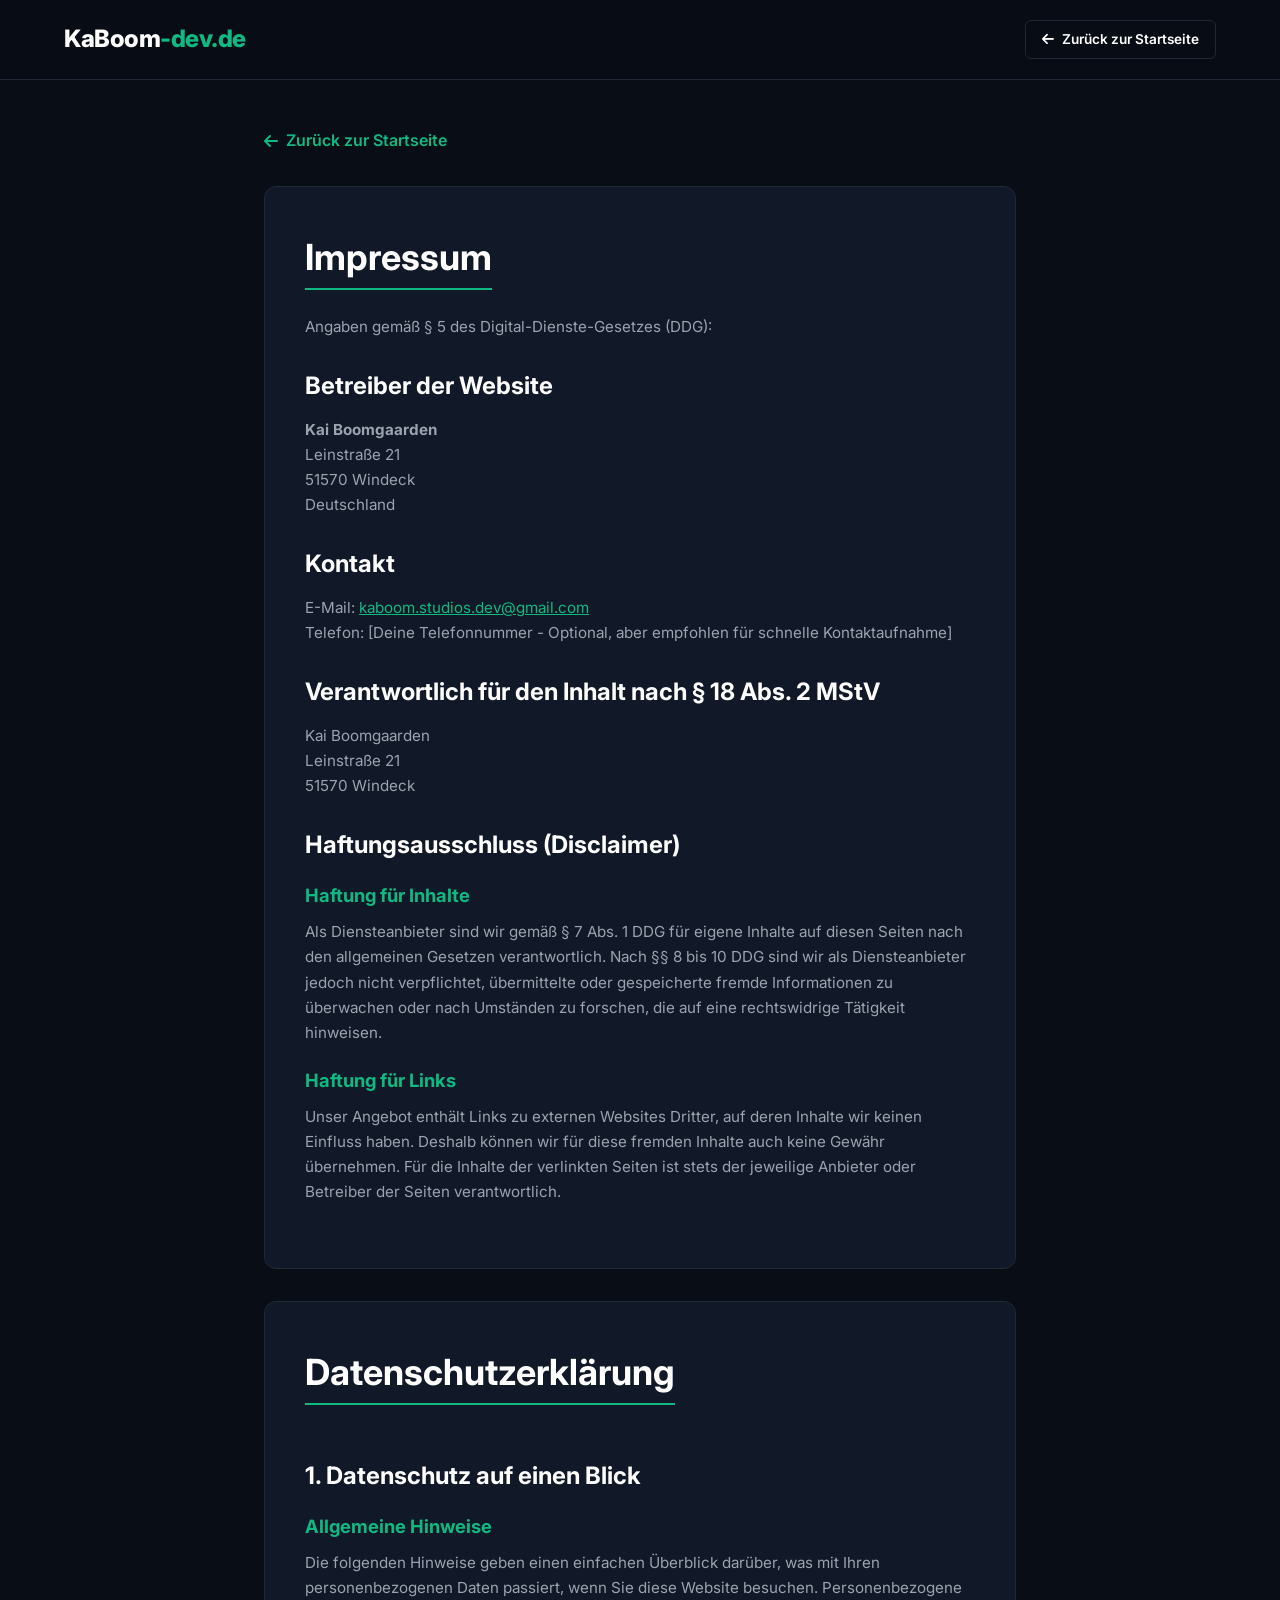
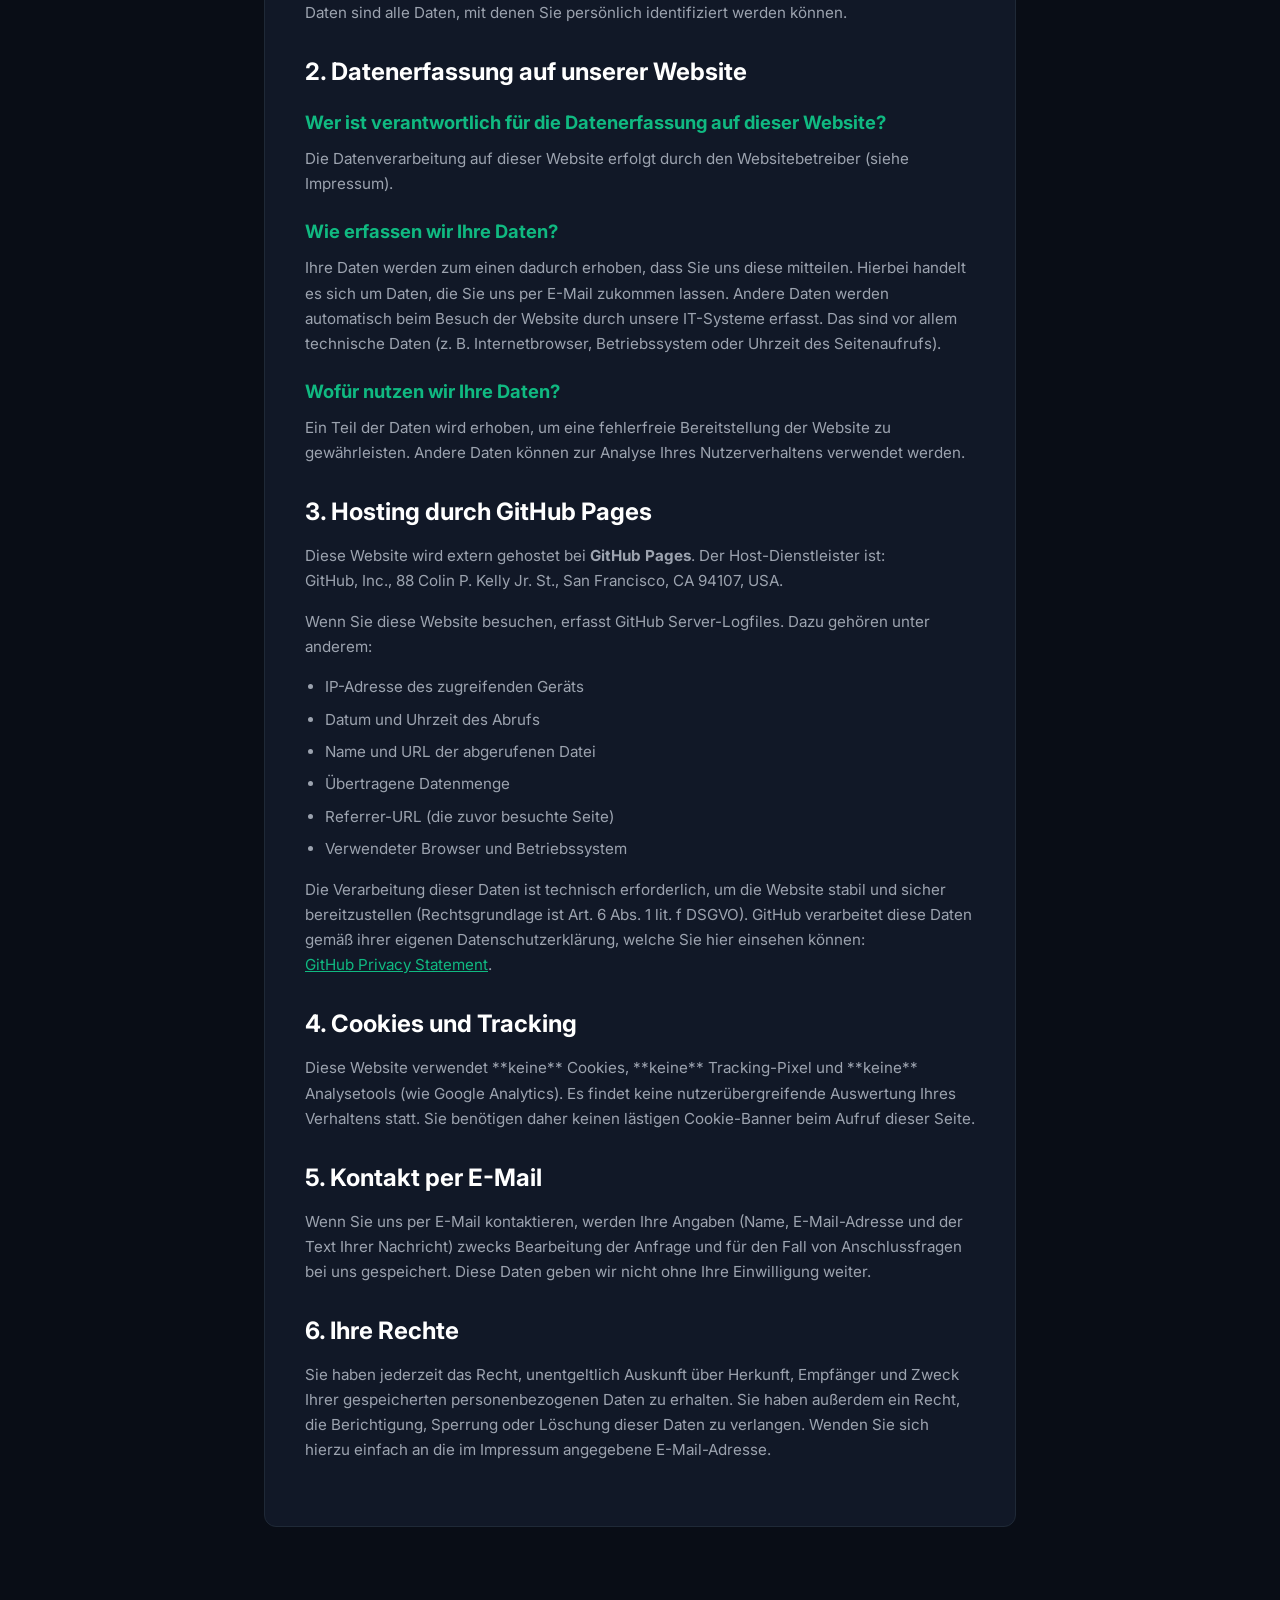
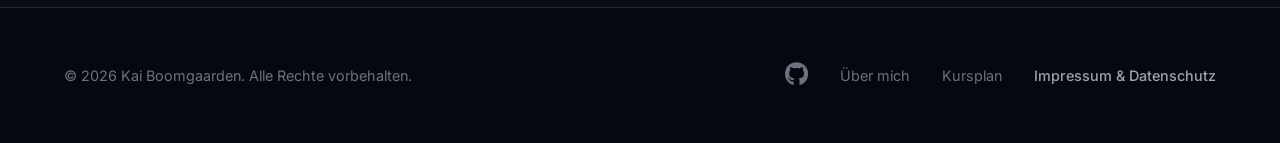
==== legal.html @ c5eebfe7 "feat: release portfolio website with KaBoomEnchants integration, KaBoom-dev.de branding, and legal i" ====
<!DOCTYPE html>
<html lang="de">
<head>
    <meta charset="UTF-8">
    <meta name="viewport" content="width=device-width, initial-scale=1.0">
    <title>Impressum &amp; Datenschutz | KaBoom-dev.de</title>
    <!-- Google Fonts -->
    <link rel="preconnect" href="https://fonts.googleapis.com">
    <link rel="preconnect" href="https://fonts.gstatic.com" crossorigin>
    <link href="https://fonts.googleapis.com/css2?family=Inter:wght@300;400;500;600;700;800&display=swap" rel="stylesheet">
    <!-- Font Awesome -->
    <link rel="stylesheet" href="https://cdnjs.cloudflare.com/ajax/libs/font-awesome/6.4.0/css/all.min.css">
    <!-- Custom Style (Wir nutzen das gleiche Stylesheet für das Design!) -->
    <link rel="stylesheet" href="css/style.css">
    <style>
        .legal-container {
            max-width: 800px;
            margin: calc(var(--header-height) + 3rem) auto 5rem auto;
            padding: 0 1.5rem;
        }
        .legal-card {
            background-color: var(--bg-surface);
            border: 1px solid var(--border-color);
            border-radius: 12px;
            padding: 3rem 2.5rem;
            margin-bottom: 2rem;
        }
        .legal-card h1 {
            font-size: 2.25rem;
            margin-bottom: 1.5rem;
            color: #ffffff;
            border-bottom: 2px solid var(--primary);
            padding-bottom: 0.5rem;
            display: inline-block;
        }
        .legal-card h2 {
            font-size: 1.5rem;
            margin: 2rem 0 1rem 0;
            color: #ffffff;
        }
        .legal-card h3 {
            font-size: 1.15rem;
            margin: 1.5rem 0 0.75rem 0;
            color: var(--primary);
        }
        .legal-card p {
            margin-bottom: 1rem;
            font-size: 0.95rem;
            line-height: 1.65;
            color: var(--text-muted);
        }
        .legal-card ul {
            margin-bottom: 1rem;
            padding-left: 1.25rem;
            color: var(--text-muted);
        }
        .legal-card li {
            margin-bottom: 0.5rem;
            font-size: 0.95rem;
        }
        .back-link {
            display: inline-flex;
            align-items: center;
            gap: 0.5rem;
            color: var(--primary);
            font-weight: 600;
            margin-bottom: 2rem;
            transition: var(--transition-fast);
        }
        .back-link:hover {
            color: var(--primary-hover);
            transform: translateX(-3px);
        }
    </style>
</head>
<body>

    <!-- Header / Navigation (Schlanke Version) -->
    <header class="navbar">
        <div class="container">
            <a href="index.html" class="logo">KaBoom<span>-dev.de</span></a>
            <a href="index.html" class="btn btn-secondary btn-sm"><i class="fa-solid fa-arrow-left"></i> Zurück zur Startseite</a>
        </div>
    </header>

    <!-- Content Area -->
    <main class="legal-container">
        <a href="index.html" class="back-link"><i class="fa-solid fa-arrow-left"></i> Zurück zur Startseite</a>

        <!-- Impressum -->
        <div class="legal-card">
            <h1>Impressum</h1>
            <p>Angaben gemäß § 5 des Digital-Dienste-Gesetzes (DDG):</p>
            
            <h2>Betreiber der Website</h2>
            <p>
                <strong>Kai Boomgaarden</strong><br>
                Leinstraße 21<br>
                51570 Windeck<br>
                Deutschland
            </p>

            <h2>Kontakt</h2>
            <p>
                E-Mail: <a href="mailto:kaboom.studios.dev@gmail.com" style="color: var(--primary); text-decoration: underline;">kaboom.studios.dev@gmail.com</a><br>
                Telefon: [Deine Telefonnummer - Optional, aber empfohlen für schnelle Kontaktaufnahme]
            </p>

            <h2>Verantwortlich für den Inhalt nach § 18 Abs. 2 MStV</h2>
            <p>
                Kai Boomgaarden<br>
                Leinstraße 21<br>
                51570 Windeck
            </p>

            <h2>Haftungsausschluss (Disclaimer)</h2>
            <h3>Haftung für Inhalte</h3>
            <p>
                Als Diensteanbieter sind wir gemäß § 7 Abs. 1 DDG für eigene Inhalte auf diesen Seiten nach den allgemeinen Gesetzen verantwortlich. Nach §§ 8 bis 10 DDG sind wir als Diensteanbieter jedoch nicht verpflichtet, übermittelte oder gespeicherte fremde Informationen zu überwachen oder nach Umständen zu forschen, die auf eine rechtswidrige Tätigkeit hinweisen.
            </p>
            <h3>Haftung für Links</h3>
            <p>
                Unser Angebot enthält Links zu externen Websites Dritter, auf deren Inhalte wir keinen Einfluss haben. Deshalb können wir für diese fremden Inhalte auch keine Gewähr übernehmen. Für die Inhalte der verlinkten Seiten ist stets der jeweilige Anbieter oder Betreiber der Seiten verantwortlich.
            </p>
        </div>

        <!-- Datenschutzerklärung -->
        <div class="legal-card">
            <h1>Datenschutzerklärung</h1>
            
            <h2>1. Datenschutz auf einen Blick</h2>
            <h3>Allgemeine Hinweise</h3>
            <p>
                Die folgenden Hinweise geben einen einfachen Überblick darüber, was mit Ihren personenbezogenen Daten passiert, wenn Sie diese Website besuchen. Personenbezogene Daten sind alle Daten, mit denen Sie persönlich identifiziert werden können.
            </p>

            <h2>2. Datenerfassung auf unserer Website</h2>
            <h3>Wer ist verantwortlich für die Datenerfassung auf dieser Website?</h3>
            <p>
                Die Datenverarbeitung auf dieser Website erfolgt durch den Websitebetreiber (siehe Impressum).
            </p>
            
            <h3>Wie erfassen wir Ihre Daten?</h3>
            <p>
                Ihre Daten werden zum einen dadurch erhoben, dass Sie uns diese mitteilen. Hierbei handelt es sich um Daten, die Sie uns per E-Mail zukommen lassen. Andere Daten werden automatisch beim Besuch der Website durch unsere IT-Systeme erfasst. Das sind vor allem technische Daten (z. B. Internetbrowser, Betriebssystem oder Uhrzeit des Seitenaufrufs).
            </p>

            <h3>Wofür nutzen wir Ihre Daten?</h3>
            <p>
                Ein Teil der Daten wird erhoben, um eine fehlerfreie Bereitstellung der Website zu gewährleisten. Andere Daten können zur Analyse Ihres Nutzerverhaltens verwendet werden.
            </p>

            <h2>3. Hosting durch GitHub Pages</h2>
            <p>
                Diese Website wird extern gehostet bei <strong>GitHub Pages</strong>. Der Host-Dienstleister ist:<br>
                GitHub, Inc., 88 Colin P. Kelly Jr. St., San Francisco, CA 94107, USA.
            </p>
            <p>
                Wenn Sie diese Website besuchen, erfasst GitHub Server-Logfiles. Dazu gehören unter anderem:
            </p>
            <ul>
                <li>IP-Adresse des zugreifenden Geräts</li>
                <li>Datum und Uhrzeit des Abrufs</li>
                <li>Name und URL der abgerufenen Datei</li>
                <li>Übertragene Datenmenge</li>
                <li>Referrer-URL (die zuvor besuchte Seite)</li>
                <li>Verwendeter Browser und Betriebssystem</li>
            </ul>
            <p>
                Die Verarbeitung dieser Daten ist technisch erforderlich, um die Website stabil und sicher bereitzustellen (Rechtsgrundlage ist Art. 6 Abs. 1 lit. f DSGVO). GitHub verarbeitet diese Daten gemäß ihrer eigenen Datenschutzerklärung, welche Sie hier einsehen können:<br>
                <a href="https://docs.github.com/en/site-policy/privacy-policies/github-privacy-statement" target="_blank" style="color: var(--primary); text-decoration: underline;">GitHub Privacy Statement</a>.
            </p>

            <h2>4. Cookies und Tracking</h2>
            <p>
                Diese Website verwendet **keine** Cookies, **keine** Tracking-Pixel und **keine** Analysetools (wie Google Analytics). Es findet keine nutzerübergreifende Auswertung Ihres Verhaltens statt. Sie benötigen daher keinen lästigen Cookie-Banner beim Aufruf dieser Seite.
            </p>

            <h2>5. Kontakt per E-Mail</h2>
            <p>
                Wenn Sie uns per E-Mail kontaktieren, werden Ihre Angaben (Name, E-Mail-Adresse und der Text Ihrer Nachricht) zwecks Bearbeitung der Anfrage und für den Fall von Anschlussfragen bei uns gespeichert. Diese Daten geben wir nicht ohne Ihre Einwilligung weiter.
            </p>

            <h2>6. Ihre Rechte</h2>
            <p>
                Sie haben jederzeit das Recht, unentgeltlich Auskunft über Herkunft, Empfänger und Zweck Ihrer gespeicherten personenbezogenen Daten zu erhalten. Sie haben außerdem ein Recht, die Berichtigung, Sperrung oder Löschung dieser Daten zu verlangen. Wenden Sie sich hierzu einfach an die im Impressum angegebene E-Mail-Adresse.
            </p>
        </div>
    </main>

    <!-- Footer (Identisch) -->
    <footer class="footer">
        <div class="container footer-content">
            <p>&copy; 2026 Kai Boomgaarden. Alle Rechte vorbehalten.</p>
            <div class="footer-links">
                <a href="https://github.com/KaBoomStudios" target="_blank" aria-label="GitHub"><i class="fa-brands fa-github"></i></a>
                <a href="index.html#about">Über mich</a>
                <a href="index.html#timeline">Kursplan</a>
                <a href="legal.html" style="color: var(--text-muted); font-weight: 500;">Impressum &amp; Datenschutz</a>
            </div>
        </div>
    </footer>

</body>
</html>
---- css/style.css ----
/* ==========================================================================
   CSS PORTFOLIO - KAI BOOMGAARDEN
   Designed with a highly professional, modern dark tech theme (Emerald & Slate)
   ========================================================================== */

/* Variables / Theme Configuration */
:root {
    --primary: #10b981;          /* Emerald Green - represents growth, tech, action */
    --primary-hover: #059669;
    --primary-light: rgba(16, 185, 129, 0.1);
    
    --bg-dark: #090d16;          /* Deepest space blue-grey */
    --bg-surface: #111827;       /* Surface card background */
    --bg-surface-hover: #1f2937; /* Hovered surface background */
    --bg-light: #0d1424;         /* Section alternative background */
    
    --text-main: #f3f4f6;        /* Primary high-contrast text */
    --text-muted: #9ca3af;       /* Secondary descriptive text */
    --text-dark: #6b7280;        /* Deep grey placeholder text */
    
    --border-color: #1f2937;     /* High-quality subtle dark borders */
    --border-accent: rgba(16, 185, 129, 0.3);
    
    --font-sans: 'Inter', system-ui, -apple-system, sans-serif;
    --transition-fast: 0.2s cubic-bezier(0.4, 0, 0.2, 1);
    --transition-normal: 0.3s cubic-bezier(0.4, 0, 0.2, 1);
    
    --container-max-width: 1200px;
    --header-height: 80px;
}

/* Reset & Base Styles */
* {
    margin: 0;
    padding: 0;
    box-sizing: border-box;
}

html {
    scroll-behavior: smooth;
    font-size: 16px;
}

body {
    background-color: var(--bg-dark);
    color: var(--text-main);
    font-family: var(--font-sans);
    line-height: 1.6;
    overflow-x: hidden;
    -webkit-font-smoothing: antialiased;
    -moz-osx-font-smoothing: grayscale;
}

/* Typography */
h1, h2, h3, h4, h5, h6 {
    font-weight: 700;
    line-height: 1.25;
    color: #ffffff;
}

p {
    color: var(--text-muted);
    font-weight: 400;
}

a {
    color: inherit;
    text-decoration: none;
    transition: var(--transition-fast);
}

img {
    max-width: 100%;
    height: auto;
    display: block;
}

/* Layout Utilities */
.container {
    width: 100%;
    max-width: var(--container-max-width);
    margin: 0 auto;
    padding: 0 1.5rem;
}

.section-padding {
    padding: 6.5rem 0;
}

.bg-light {
    background-color: var(--bg-light);
}

.highlight {
    color: var(--primary);
}

/* Button Styles */
.btn {
    display: inline-flex;
    align-items: center;
    justify-content: center;
    gap: 0.5rem;
    font-family: var(--font-sans);
    font-weight: 600;
    font-size: 0.95rem;
    padding: 0.75rem 1.5rem;
    border-radius: 6px;
    cursor: pointer;
    transition: var(--transition-fast);
    border: none;
}

.btn-primary {
    background-color: var(--primary);
    color: #030712;
}

.btn-primary:hover {
    background-color: var(--primary-hover);
    transform: translateY(-2px);
    box-shadow: 0 4px 12px rgba(16, 185, 129, 0.25);
}

.btn-secondary {
    background-color: transparent;
    color: #ffffff;
    border: 1px solid var(--border-color);
}

.btn-secondary:hover {
    background-color: var(--bg-surface-hover);
    border-color: var(--text-muted);
    transform: translateY(-2px);
}

.btn-sm {
    padding: 0.5rem 1rem;
    font-size: 0.85rem;
}

.btn-block {
    display: flex;
    width: 100%;
}

/* Badges & Section Headers */
.badge {
    display: inline-block;
    background-color: var(--primary-light);
    color: var(--primary);
    font-size: 0.85rem;
    font-weight: 600;
    padding: 0.4rem 1rem;
    border-radius: 50px;
    border: 1px solid var(--border-accent);
    margin-bottom: 1.5rem;
}

.section-header {
    text-align: center;
    margin-bottom: 4.5rem;
}

.section-subtitle {
    display: block;
    color: var(--primary);
    font-size: 0.9rem;
    font-weight: 700;
    text-transform: uppercase;
    letter-spacing: 0.15em;
    margin-bottom: 0.5rem;
}

.section-header h2 {
    font-size: 2.25rem;
    margin-bottom: 1rem;
}

.underline {
    width: 60px;
    height: 4px;
    background-color: var(--primary);
    margin: 0 auto;
    border-radius: 2px;
}

.section-intro {
    max-width: 600px;
    margin: 1rem auto 0 auto;
}

/* ==========================================================================
   Header & Navigation
   ========================================================================== */
.navbar {
    position: fixed;
    top: 0;
    left: 0;
    width: 100%;
    height: var(--header-height);
    background-color: rgba(9, 13, 22, 0.9);
    backdrop-filter: blur(10px);
    -webkit-backdrop-filter: blur(10px);
    border-bottom: 1px solid var(--border-color);
    z-index: 1000;
    display: flex;
    align-items: center;
    transition: var(--transition-normal);
}

.navbar .container {
    display: flex;
    align-items: center;
    justify-content: space-between;
}

.logo {
    font-size: 1.5rem;
    font-weight: 800;
    color: #ffffff;
    letter-spacing: -0.02em;
}

.logo span {
    color: var(--primary);
}

.nav-links {
    display: flex;
    align-items: center;
    gap: 2.5rem;
}

.nav-links a {
    font-size: 0.95rem;
    font-weight: 500;
    color: var(--text-muted);
}

.nav-links a:hover {
    color: var(--primary);
}

.nav-cta {
    margin-left: 1rem;
}

.mobile-menu-toggle {
    display: none;
    background: none;
    border: none;
    color: #ffffff;
    font-size: 1.5rem;
    cursor: pointer;
}

/* ==========================================================================
   Hero Section
   ========================================================================== */
.hero {
    min-height: 100vh;
    display: flex;
    align-items: center;
    padding-top: var(--header-height);
    background-image: radial-gradient(circle at 10% 20%, rgba(16, 185, 129, 0.05) 0%, transparent 40%);
}

.hero-grid {
    display: grid;
    grid-template-columns: 1.2fr 0.8fr;
    gap: 4rem;
    align-items: center;
}

.hero-content h1 {
    font-size: 3.5rem;
    line-height: 1.15;
    letter-spacing: -0.03em;
    margin-bottom: 1.5rem;
}

.hero-lead {
    font-size: 1.15rem;
    line-height: 1.7;
    margin-bottom: 2.5rem;
}

.hero-actions {
    display: flex;
    gap: 1rem;
}

/* Photo Frame & Profile Image */
.hero-image-container {
    display: flex;
    justify-content: center;
}

.photo-frame {
    position: relative;
    width: 320px;
    height: 320px;
}

.profile-img {
    width: 100%;
    height: 100%;
    object-fit: cover;
    border-radius: 12px;
    border: 2px solid var(--border-color);
    position: relative;
    z-index: 2;
}

.frame-accent {
    position: absolute;
    top: 15px;
    left: 15px;
    width: 100%;
    height: 100%;
    border: 2px solid var(--primary);
    border-radius: 12px;
    z-index: 1;
    transition: var(--transition-normal);
}

.photo-frame:hover .frame-accent {
    transform: translate(-10px, -10px);
}

/* ==========================================================================
   About Me Section
   ========================================================================== */
.about-grid {
    display: grid;
    grid-template-columns: 1.2fr 0.8fr;
    gap: 4rem;
    align-items: start;
}

.about-text p {
    margin-bottom: 1.5rem;
    font-size: 1.05rem;
    line-height: 1.75;
}

.about-highlights {
    display: flex;
    flex-direction: column;
    gap: 2rem;
}

.highlight-card {
    background-color: var(--bg-surface);
    border: 1px solid var(--border-color);
    border-radius: 10px;
    padding: 2rem;
    transition: var(--transition-normal);
}

.highlight-card:hover {
    border-color: var(--border-accent);
    transform: translateY(-3px);
}

.highlight-card i {
    font-size: 2rem;
    color: var(--primary);
    margin-bottom: 1.25rem;
}

.highlight-card h3 {
    font-size: 1.25rem;
    margin-bottom: 0.5rem;
}

/* ==========================================================================
   Skills Section
   ========================================================================== */
.skills-grid {
    display: grid;
    grid-template-columns: repeat(3, 1fr);
    gap: 2rem;
}

.skills-card {
    background-color: var(--bg-surface);
    border: 1px solid var(--border-color);
    border-radius: 12px;
    padding: 2.5rem 2rem;
    transition: var(--transition-normal);
}

.skills-card:hover {
    border-color: var(--border-accent);
    transform: translateY(-5px);
    box-shadow: 0 10px 20px rgba(0, 0, 0, 0.2);
}

.skills-icon {
    width: 60px;
    height: 60px;
    background-color: var(--primary-light);
    color: var(--primary);
    border-radius: 8px;
    display: flex;
    align-items: center;
    justify-content: center;
    font-size: 1.75rem;
    margin-bottom: 1.75rem;
    border: 1px solid var(--border-accent);
}

.skills-card h3 {
    font-size: 1.35rem;
    margin-bottom: 0.75rem;
}

.skills-card p {
    font-size: 0.95rem;
    margin-bottom: 1.5rem;
}

.skills-list {
    list-style: none;
    display: flex;
    flex-direction: column;
    gap: 0.75rem;
    border-top: 1px solid var(--border-color);
    padding-top: 1.5rem;
}

.skills-list li {
    font-weight: 500;
    font-size: 0.95rem;
    color: var(--text-main);
    display: flex;
    align-items: center;
    gap: 0.75rem;
}

.skills-list li::before {
    content: "✓";
    color: var(--primary);
    font-weight: 700;
}

/* ==========================================================================
   Projects Section
   ========================================================================== */
.projects-grid {
    display: grid;
    grid-template-columns: repeat(3, 1fr);
    gap: 2rem;
}

.project-card {
    background-color: var(--bg-surface);
    border: 1px solid var(--border-color);
    border-radius: 12px;
    overflow: hidden;
    display: flex;
    flex-direction: column;
    height: 100%;
    transition: var(--transition-normal);
}

.project-card:hover {
    border-color: var(--border-accent);
    transform: translateY(-5px);
    box-shadow: 0 12px 24px rgba(0, 0, 0, 0.2);
}

.project-content {
    padding: 2.5rem;
    display: flex;
    flex-direction: column;
    height: 100%;
}

.project-tags {
    display: flex;
    flex-wrap: wrap;
    gap: 0.5rem;
    margin-bottom: 1.25rem;
}

.tag {
    background-color: var(--bg-surface-hover);
    border: 1px solid var(--border-color);
    color: var(--text-muted);
    font-size: 0.75rem;
    font-weight: 600;
    padding: 0.25rem 0.75rem;
    border-radius: 4px;
}

.project-card h3 {
    font-size: 1.5rem;
    margin-bottom: 1rem;
}

.project-desc {
    font-size: 0.95rem;
    line-height: 1.6;
    margin-bottom: 1.5rem;
    flex-grow: 1;
}

.project-features {
    background-color: var(--bg-light);
    border-left: 3px solid var(--primary);
    padding: 1rem;
    border-radius: 0 6px 6px 0;
    font-size: 0.9rem;
    color: var(--text-muted);
    margin-bottom: 2rem;
}

.project-features strong {
    color: var(--text-main);
    display: block;
    margin-bottom: 0.25rem;
}

.project-links {
    margin-top: auto;
}

.project-link {
    display: inline-flex;
    align-items: center;
    gap: 0.5rem;
    font-weight: 600;
    font-size: 0.95rem;
    color: var(--primary);
}

.project-link:hover {
    color: var(--primary-hover);
    text-decoration: underline;
}

.project-link-inactive {
    display: inline-flex;
    align-items: center;
    gap: 0.5rem;
    font-weight: 500;
    font-size: 0.9rem;
    color: var(--text-dark);
}

/* ==========================================================================
   Timeline / Kursplan Section
   ========================================================================== */
.timeline-section {
    position: relative;
}

.timeline {
    position: relative;
    max-width: 900px;
    margin: 0 auto;
    padding: 2rem 0;
}

/* Vertical timeline line */
.timeline::after {
    content: '';
    position: absolute;
    width: 2px;
    background-color: var(--border-color);
    top: 0;
    bottom: 0;
    left: 50%;
    transform: translateX(-50%);
}

.timeline-item {
    padding: 1rem 3rem;
    position: relative;
    width: 50%;
    opacity: 0.9;
}

/* Circular markers */
.timeline-item::after {
    content: '';
    position: absolute;
    width: 16px;
    height: 16px;
    right: -8px;
    background-color: var(--bg-dark);
    border: 2px solid var(--border-color);
    border-radius: 50%;
    top: 2rem;
    z-index: 1;
    transition: var(--transition-normal);
}

.timeline-item.right::after {
    left: -8px;
}

/* Alignment left & right */
.timeline-item.left {
    left: 0;
    text-align: right;
}

.timeline-item.right {
    left: 50%;
}

/* Card Styling */
.timeline-content {
    padding: 2rem;
    background-color: var(--bg-surface);
    border: 1px solid var(--border-color);
    border-radius: 10px;
    position: relative;
    transition: var(--transition-normal);
}

.timeline-content:hover {
    border-color: var(--border-accent);
}

.timeline-date {
    display: inline-block;
    color: var(--primary);
    font-weight: 700;
    font-size: 0.9rem;
    margin-bottom: 0.5rem;
}

.timeline-content h3 {
    font-size: 1.25rem;
    margin-bottom: 0.75rem;
}

.timeline-content p {
    font-size: 0.95rem;
}

/* Timeline badges inside cards */
.timeline-badge {
    display: inline-flex;
    align-items: center;
    gap: 0.35rem;
    margin-top: 1.25rem;
    font-size: 0.8rem;
    font-weight: 700;
    text-transform: uppercase;
    letter-spacing: 0.05em;
    color: var(--text-dark);
}

/* States */
/* 1. Completed */
.timeline-item.completed::after {
    background-color: var(--primary);
    border-color: var(--primary);
}

.timeline-item.completed .timeline-badge {
    color: var(--primary);
}

/* 2. In Progress */
.timeline-item.in-progress::after {
    background-color: #f59e0b; /* Yellow warning */
    border-color: #f59e0b;
}

.timeline-item.in-progress .timeline-content {
    border-color: rgba(245, 158, 11, 0.4);
    box-shadow: 0 0 15px rgba(245, 158, 11, 0.05);
}

.timeline-item.in-progress .timeline-badge.active {
    color: #f59e0b;
}

/* 3. Highlighted Praktikum (Target) */
.timeline-item.highlight-prak::after {
    background-color: #3b82f6; /* Beautiful Blue accent */
    border-color: #3b82f6;
    transform: scale(1.3);
}

.timeline-item.highlight-prak.left::after {
    right: -10px;
    transform: translateX(0) scale(1.3);
}

.timeline-item.highlight-prak .timeline-content {
    border-color: rgba(59, 130, 246, 0.5);
    background-image: linear-gradient(135deg, rgba(59, 130, 246, 0.05) 0%, transparent 100%);
    box-shadow: 0 10px 25px rgba(59, 130, 246, 0.1);
}

.timeline-item.highlight-prak .timeline-badge.target {
    color: #3b82f6;
    background-color: rgba(59, 130, 246, 0.1);
    padding: 0.3rem 0.8rem;
    border-radius: 4px;
    border: 1px solid rgba(59, 130, 246, 0.2);
}

/* 4. Planned */
.timeline-item.planned {
    opacity: 0.6;
}

/* ==========================================================================
   Contact Section
   ========================================================================== */
.contact-grid {
    display: grid;
    grid-template-columns: 0.9fr 1.1fr;
    gap: 4rem;
    align-items: start;
}

.contact-info {
    display: flex;
    flex-direction: column;
    gap: 2.5rem;
}

.contact-info-item {
    display: flex;
    gap: 1.5rem;
    align-items: start;
}

.contact-info-item i {
    font-size: 1.5rem;
    color: var(--primary);
    width: 48px;
    height: 48px;
    background-color: var(--primary-light);
    border: 1px solid var(--border-accent);
    border-radius: 8px;
    display: flex;
    align-items: center;
    justify-content: center;
    flex-shrink: 0;
}

.contact-info-item h3 {
    font-size: 1.15rem;
    margin-bottom: 0.25rem;
}

.contact-info-item p {
    font-size: 0.95rem;
}

.contact-info-item a:hover {
    color: var(--primary);
    text-decoration: underline;
}

.contact-card {
    background-color: var(--bg-surface);
    border: 1px solid var(--border-color);
    border-radius: 12px;
    padding: 3rem;
}

.contact-card h3 {
    font-size: 1.5rem;
    margin-bottom: 1rem;
}

.contact-card p {
    font-size: 1rem;
    margin-bottom: 2rem;
}

/* ==========================================================================
   Footer
   ========================================================================== */
.footer {
    background-color: #05080e;
    border-top: 1px solid var(--border-color);
    padding: 3rem 0;
    color: var(--text-dark);
}

.footer-content {
    display: flex;
    align-items: center;
    justify-content: space-between;
}

.footer-content p {
    font-size: 0.9rem;
    color: var(--text-dark);
}

.footer-links {
    display: flex;
    align-items: center;
    gap: 2rem;
}

.footer-links a {
    font-size: 0.9rem;
    color: var(--text-dark);
}

.footer-links a:hover {
    color: var(--text-muted);
}

.footer-links a[aria-label="GitHub"] {
    font-size: 1.5rem;
}

/* ==========================================================================
   Responsive Breakpoints
   ========================================================================== */

@media (max-width: 1024px) {
    .skills-grid, .projects-grid {
        grid-template-columns: repeat(2, 1fr);
    }
}

@media (max-width: 768px) {
    html {
        font-size: 15px;
    }
    
    .section-padding {
        padding: 4.5rem 0;
    }
    
    /* Navigation */
    .mobile-menu-toggle {
        display: block;
    }
    
    .nav-links {
        position: fixed;
        top: var(--header-height);
        left: -100%;
        width: 100%;
        height: calc(100vh - var(--header-height));
        background-color: var(--bg-dark);
        border-top: 1px solid var(--border-color);
        flex-direction: column;
        padding: 3rem 1.5rem;
        gap: 2rem;
        align-items: stretch;
        transition: var(--transition-normal);
        z-index: 999;
    }
    
    .nav-links.active {
        left: 0;
    }
    
    .nav-cta {
        margin-left: 0;
        text-align: center;
    }
    
    /* Hero */
    .hero-grid {
        grid-template-columns: 1fr;
        gap: 3rem;
        text-align: center;
        padding: 4rem 0;
    }
    
    .hero-content h1 {
        font-size: 2.75rem;
    }
    
    .hero-actions {
        justify-content: center;
    }
    
    /* About */
    .about-grid {
        grid-template-columns: 1fr;
        gap: 3rem;
    }
    
    /* Skills & Projects */
    .skills-grid, .projects-grid {
        grid-template-columns: 1fr;
    }
    
    /* Timeline */
    .timeline::after {
        left: 31px;
    }
    
    .timeline-item {
        width: 100%;
        padding-left: 55px;
        padding-right: 0;
    }
    
    .timeline-item.left {
        text-align: left;
    }
    
    .timeline-item.right {
        left: 0;
    }
    
    .timeline-item::after {
        left: 23px !important;
        right: auto !important;
    }
    
    /* Contact */
    .contact-grid {
        grid-template-columns: 1fr;
        gap: 3rem;
    }
    
    .footer-content {
        flex-direction: column;
        gap: 1.5rem;
        text-align: center;
    }
}
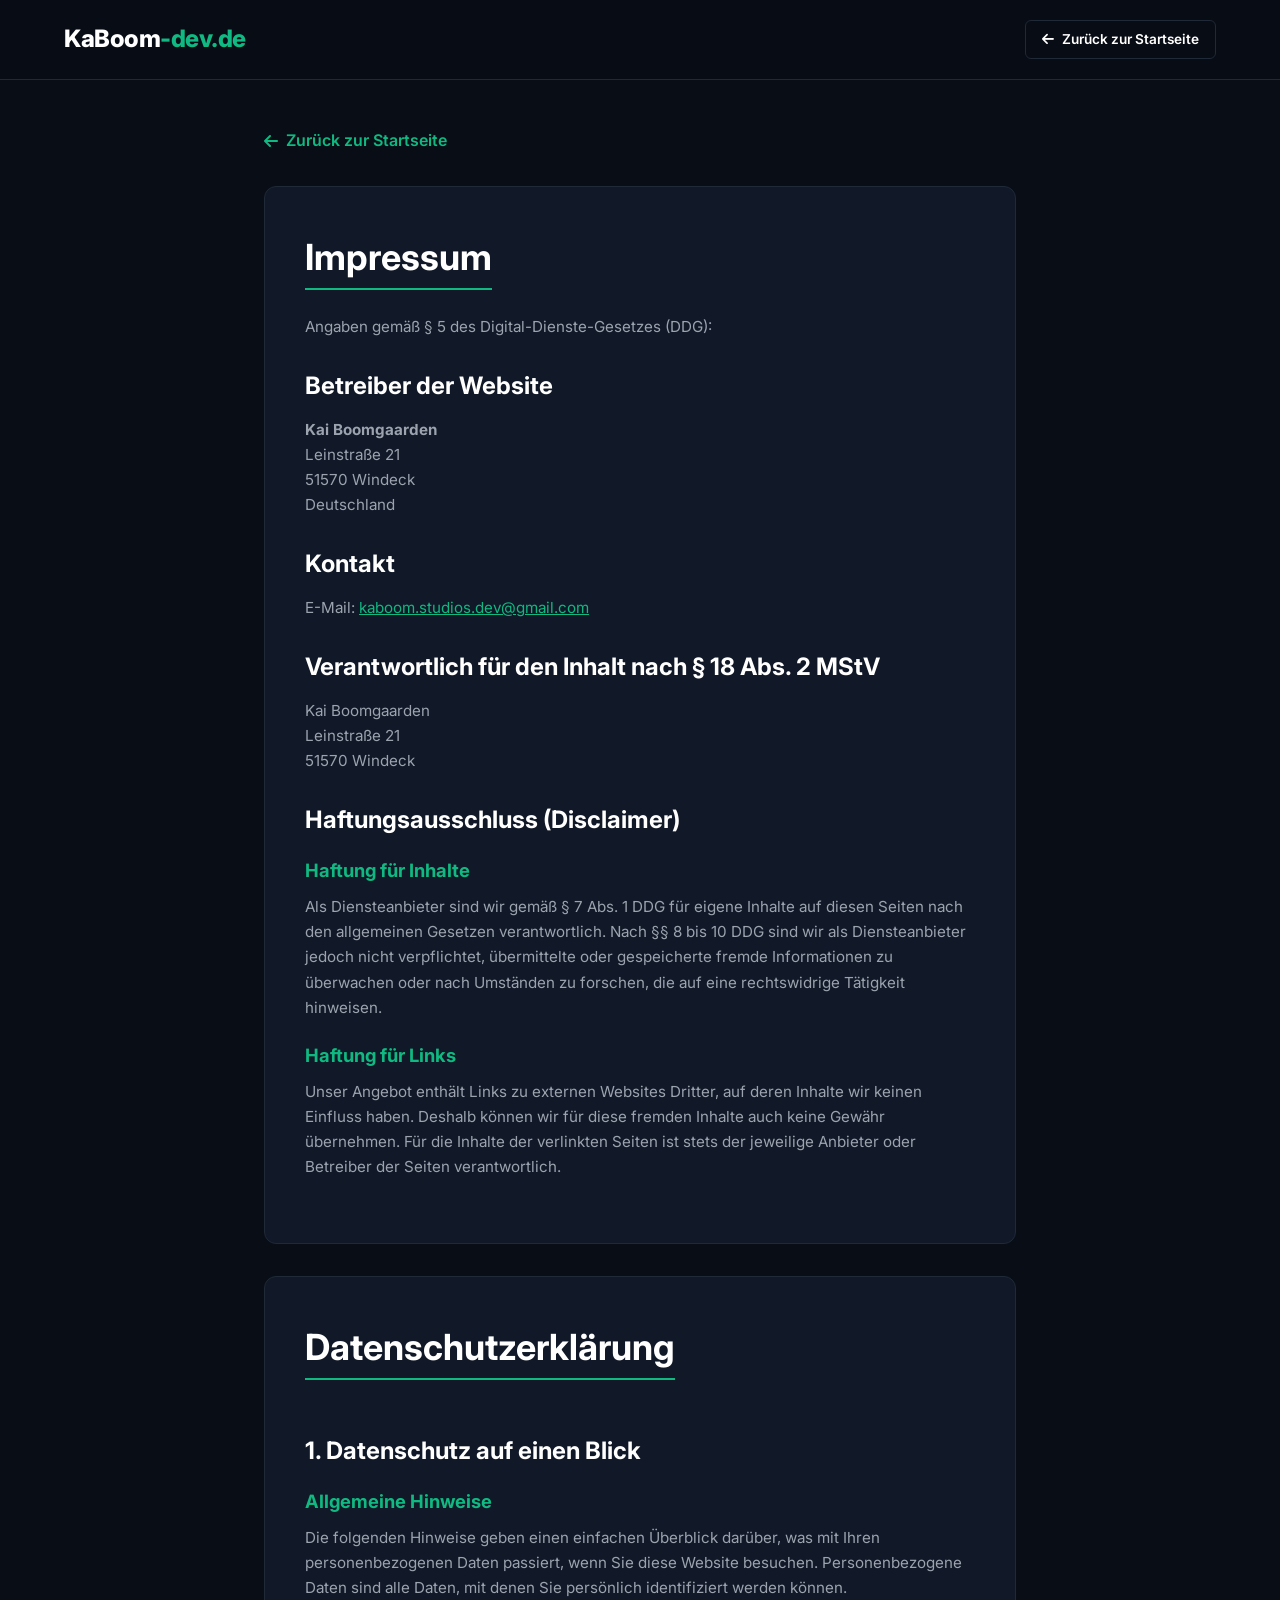
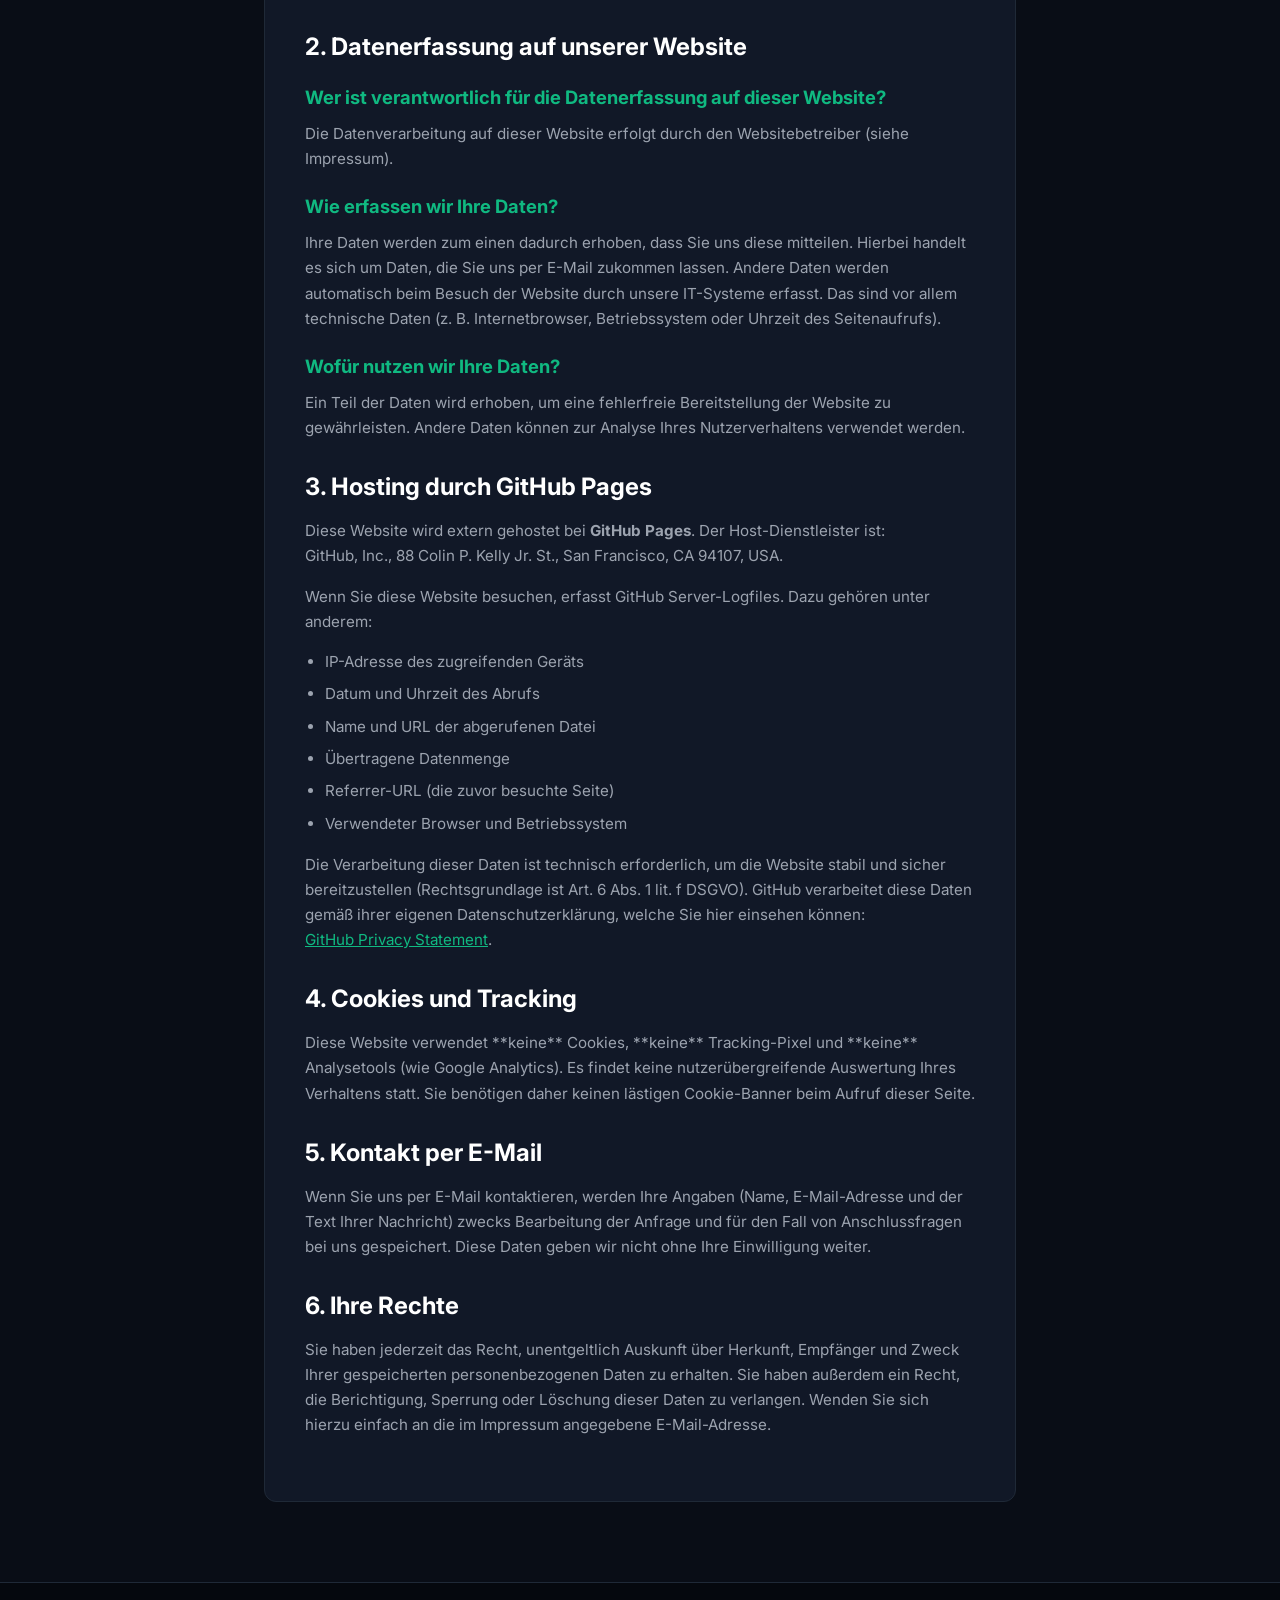
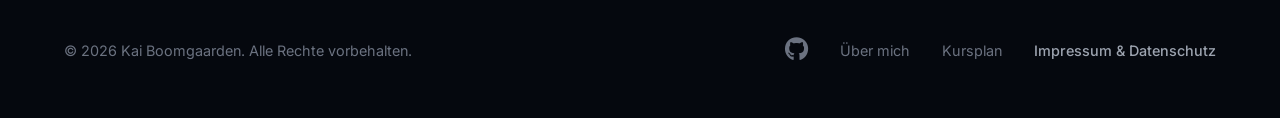
==== commit d1d6f7e7: "legal: remove phone number from impressum" ====
--- a/legal.html
+++ b/legal.html
@@ -102,8 +102,7 @@
 
             <h2>Kontakt</h2>
             <p>
-                E-Mail: <a href="mailto:kaboom.studios.dev@gmail.com" style="color: var(--primary); text-decoration: underline;">kaboom.studios.dev@gmail.com</a><br>
-                Telefon: [Deine Telefonnummer - Optional, aber empfohlen für schnelle Kontaktaufnahme]
+                E-Mail: <a href="mailto:kaboom.studios.dev@gmail.com" style="color: var(--primary); text-decoration: underline;">kaboom.studios.dev@gmail.com</a>
             </p>
 
             <h2>Verantwortlich für den Inhalt nach § 18 Abs. 2 MStV</h2>
--- a/css/style.css
+++ b/css/style.css
@@ -244,6 +244,11 @@
 
 .nav-cta {
     margin-left: 1rem;
+    color: #030712 !important; /* Force readable dark text on emerald background */
+}
+
+.nav-cta:hover {
+    color: #030712 !important;
 }
 
 .mobile-menu-toggle {
